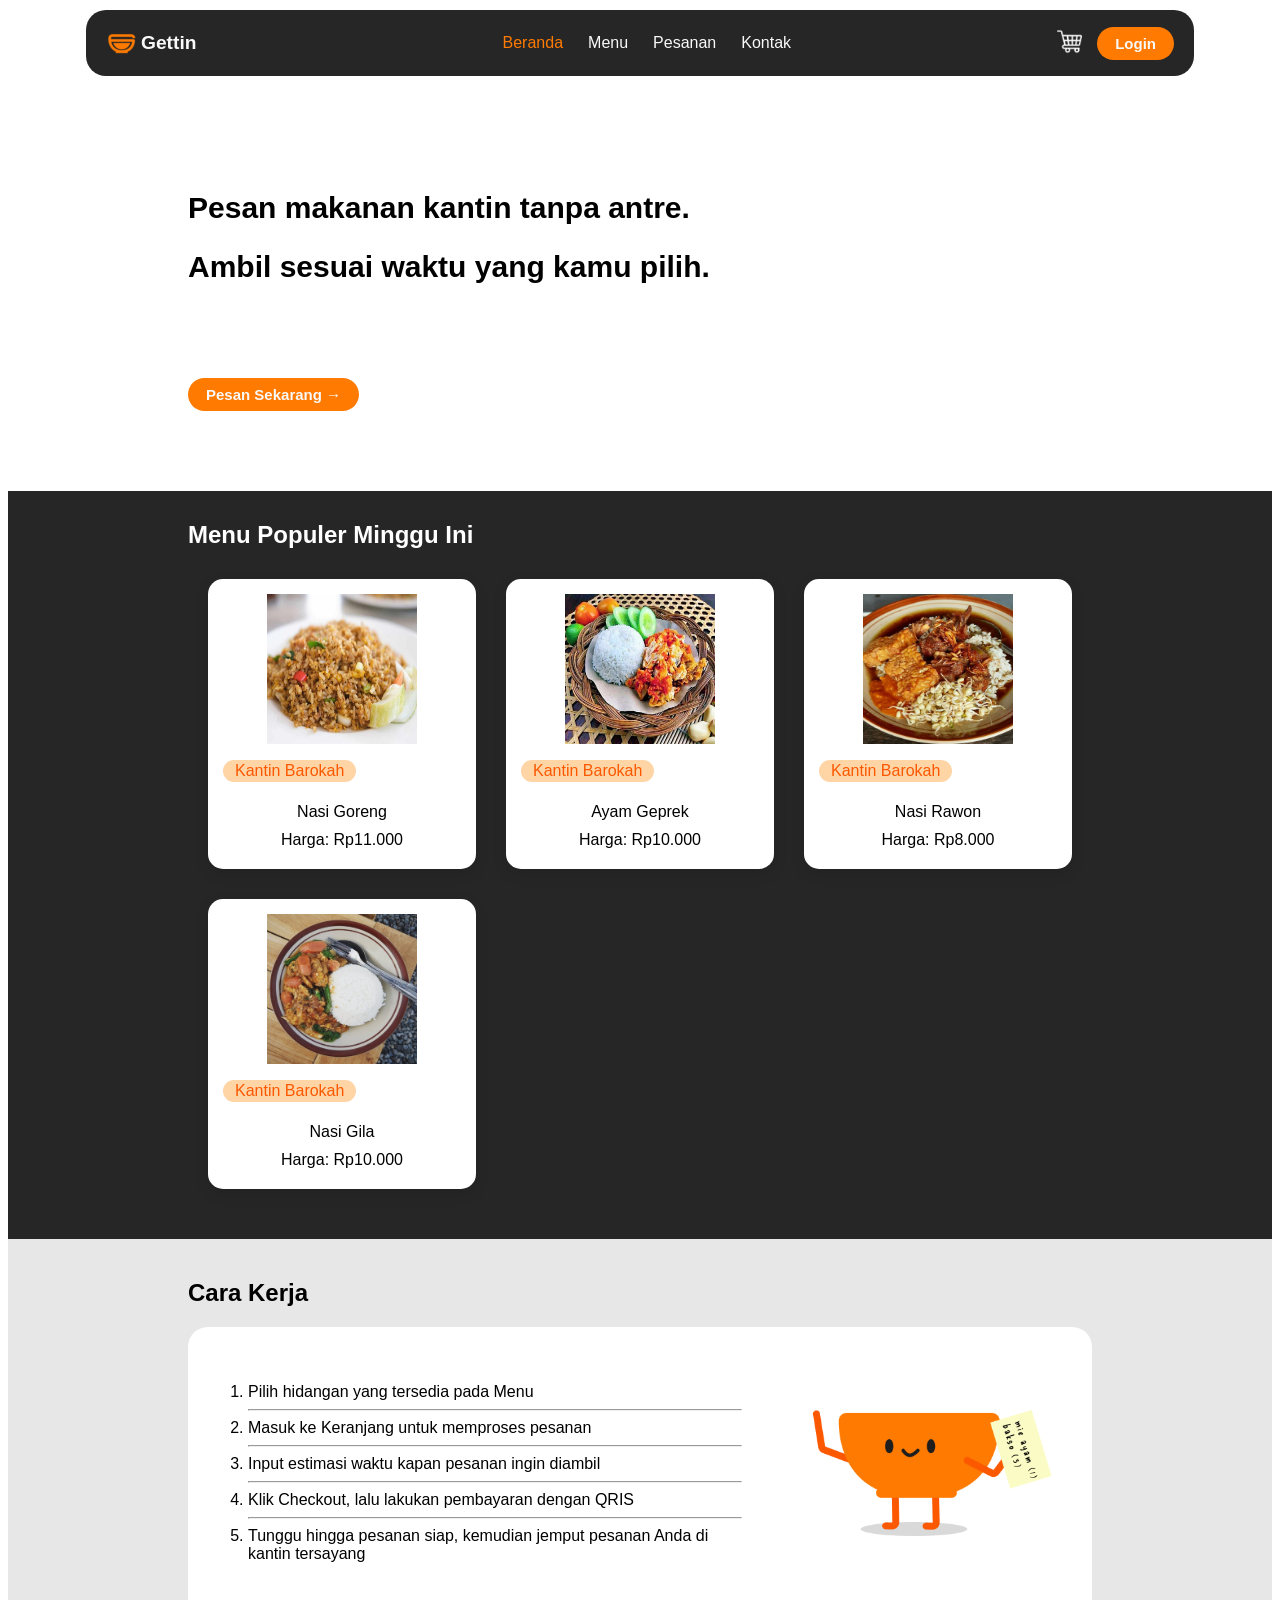
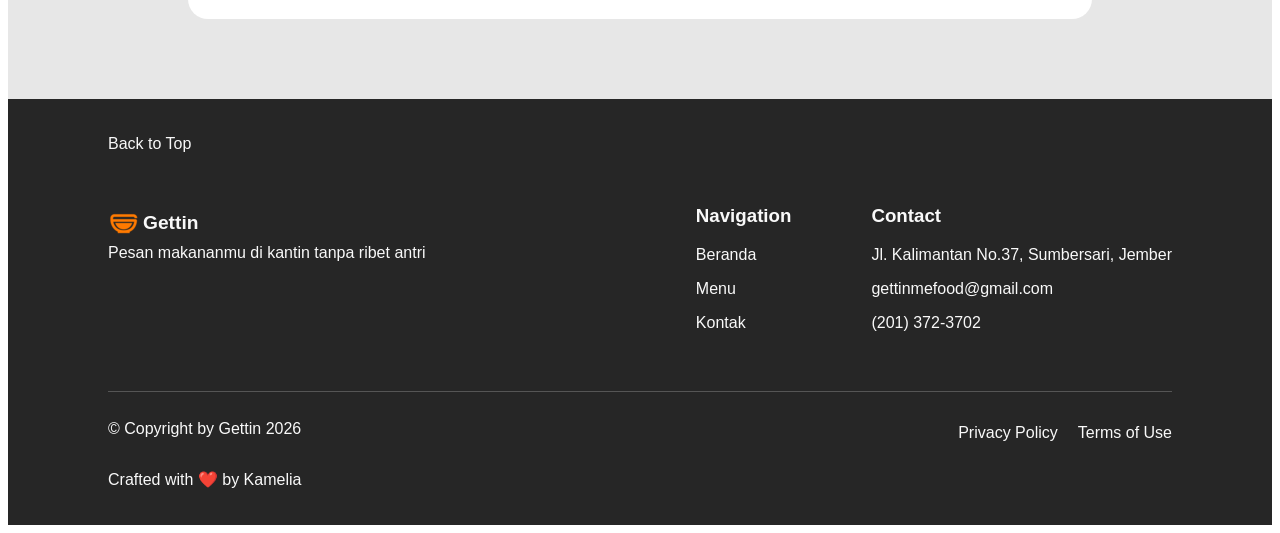
==== tugas2_week3/index.html @ 61a98e76 "." ====
<!DOCTYPE html>
<html lang="en">
    <head>
        <meta charset="UTF-8">
        <meta name="author" content="Kamelia">
        <meta name="description" content="This is the homepage of Gettin">
        <meta name="viewport" content="width=device-width, initial-scale=1.0">
        <title>Gettin</title>
        <link rel="icon" href="gettin-icon.ico" type="image/x-icon">  
        <link rel="stylesheet" href="style.css">
    </head>
    <body>
        <header>
            <nav class="navbar">
                <div class="logo">
                    <img src="gettin-icon.ico" alt="Gettin Logo">
                    <p>Gettin</p>
                </div>

                <ul class="menu">
                    <li class="active"><a href="#">Beranda</a></li>
                    <li><a href="menu.html">Menu</a></li>
                    <li><a href="pesanan.html">Pesanan</a></li>
                    <li><a href="kontak.html">Kontak</a></li>
                </ul>

                <div class="actions">
                    <span class="cart"><img src="shopping-cart.ico" alt="keranjang" width="25"></span>
                    <button class="btn">Login</button>
                </div>
            </nav>
        </header>

        <!-- <aside>
            <h3>Statistik</h3>
            <p>Total Produk di Keranjang: 2</p>
            <p>Pesanan Aktif: 0</p>
            <p>Pre-Order Hari Ini: 0</p>
            <p>Total Transaksi: 12</p>
        </aside> -->

        <main>
            <article id="about" class="about">
                <h2>Pesan makanan kantin tanpa antre.</h2>
                <h2>Ambil sesuai waktu yang kamu pilih.</h2>
                <br><br><br>
                <button class="btn">Pesan Sekarang →</button>
            </article>

            <article class="menu-populer">
                <h2>Menu Populer Minggu Ini</h2>
                <div class="menu-container">
                    <div class="card">
                        <img src="img/nasi-goreng.jpg" alt="Nasi Goreng" title="Nasi goreng" width="150">
                        <p class="nama-kantin">Kantin Barokah</p>
                        <p>Nasi Goreng</p>
                        <p>Harga: Rp11.000</p>
                    </div>
                    <div class="card">
                        <img src="img/ayam-geprek.jpg" alt="Ayam Geprek" title="Ayam geprek" width="150">
                        <p class="nama-kantin">Kantin Barokah</p>
                        <p>Ayam Geprek</p>
                        <p>Harga: Rp10.000</p>
                    </div>
                    <div class="card">
                        <img src="img/nasi-rawon.jpg" alt="Nasi Rawon" title="Nasi rawon" width="150" >
                        <p class="nama-kantin">Kantin Barokah</p>
                        <p>Nasi Rawon</p>
                        <p>Harga: Rp8.000</p>
                    </div>
                    <div class="card">
                        <img src="img/nasi-gila.jpg" alt="Nasi Gila" title="Nasi gila" width="150">
                        <p class="nama-kantin">Kantin Barokah</p>
                        <p>Nasi Gila</p>
                        <p>Harga: Rp10.000</p>
                    </div>
                </div>
            </article>
            
            <article class="cara-kerja">
                <h2>Cara Kerja</h2>
                <div class="cara">
                    <ol class="list-cara">
                        <li>Pilih hidangan yang tersedia pada Menu</li><hr>
                        <li>Masuk ke Keranjang untuk memproses pesanan</li><hr>
                        <li>Input estimasi waktu kapan pesanan ingin diambil</li><hr>
                        <li>Klik Checkout, lalu lakukan pembayaran dengan QRIS</li><hr>
                        <li>Tunggu hingga pesanan siap, kemudian jemput pesanan Anda di kantin tersayang </li>
                    </ol>
                    <img src="img/getto-1.jpg" alt="getto-pesan" width=250">
                </div>
            </article>
        </main>
        <footer class="footer">
            <p> <a href="#">Back to Top</a> </p><br>
            <div class="footer-top">
                <div class="footer-brand">
                    <div class="logo">
                        <img src="gettin-icon.ico" alt="Gettin Logo">
                        <p>Gettin</p>
                    </div>
                    <p>Pesan makananmu di kantin tanpa ribet antri</p>
                </div>

                <div class="footer-topright">
                    <div class="footer-nav">
                    <h3>Navigation</h3>
                    <a href="#">Beranda</a>
                    <a href="menu.html">Menu</a>
                    <a href="kontak.html">Kontak</a>
                    </div>
    
                    <div class="footer-contact">
                    <h3>Contact</h3>
                    <p>Jl. Kalimantan No.37, Sumbersari, Jember</p>
                    <p>gettinmefood@gmail.com</p>
                    <p>(201) 372-3702</p>
                    </div>
                </div>
            </div>
            <br><hr>
            <div class="footer-bottom">
                <p>© Copyright by Gettin 2026</p>
                <div class="footer-links">
                    <a href="#">Privacy Policy</a>
                    <a href="#">Terms of Use</a>
                </div>
            </div>
            <p class="mysign">Crafted with ❤️ by Kamelia</p>
        </footer>
    </body>
</html>
---- tugas2_week3/style.css ----
*{
    font-family: 'Inter', sans-serif;
}

header{
    color: #f9f9f9;
    background-color: #262626;
    border-radius: 20px;
    margin: 10px 78px;
    padding: 3px 20px;
    position: sticky;
    top: 0;
    z-index: 1000;
    transition: all 0.35s ease;
    overflow: hidden;
}

.navbar{
    display: flex;
    align-items: center;
    justify-content: space-between;
}

.logo {
    font-size: larger;
    font-weight: bold;
    display: flex;
    align-items: center;
    gap: 3px;
}

.menu {
  list-style: none;
  display: flex;
  gap: 25px;
}

.menu li a {
  text-decoration: none;
  color: #F9F9F9;
  transition: 0.3s;
}

.menu li a:hover {
  color:darkgrey;
}

.menu li.active a {
  color: #FF7A00;
}

.actions {
  display: flex;
  align-items: center;
  gap: 15px;
}

.cart {
  cursor: pointer;
}

.btn {
    font-size: 15px;
    background:#FF7A00;
    border: none;
    padding: 8px 18px;
    border-radius: 20px;
    color: #F9F9F9;
    cursor: pointer;
    font-weight: bold;
}

.btn:hover {
  opacity: 0.8;
}

.about{
    font-size: 20px;
    padding: 80px 180px;
}

.menu-populer{
    background-color: #262626;
    padding: 10px 180px 40px;
  }
  
.menu-populer h2{
  color:white;
}
  
  .menu-container {
    display: grid;
    grid-template-columns: repeat(auto-fit, minmax(200px, 1fr));
    gap: 30px;
    padding: 10px 20px;
  }
  
  .card {
    display: flex;
    flex-direction: column;
    align-items: center;
    background: white;
    border-radius: 15px;
    padding: 15px;
    box-shadow: 0 5px 15px rgba(0,0,0,0.1);
  }

  .card p:not(.nama-kantin){
    margin: 5px;
  }
  
  .card img {
    width: 150px;
    height: 150px
  }
  
  .nama-kantin {
    color: #FB5800;
    background-color: hsl(32, 100%, 50%, 0.35);
    border-radius: 20px;
    display: inline-block;
    padding: 2px 12px;
    text-align: left;
    margin-right: auto;
  }
  
  /* main{
    margin: 10px 78px;
    padding: 3px 20px;
  } */
  
.cara-kerja{
  padding: 3px 98px;
    background-color: #e7e7e7;
    padding: 20px 180px 80px;
}

.cara{
  background-color: white;
  border-radius: 20px;
  align-items: center;
  display: flex;
  gap: 20px;
  padding-right: 40px;
}

.list-cara{
  padding: 40px 40px 40px 60px;
  width: 400px;
  flex: 1;
}

footer{
    margin:0px;
    padding: 20px 100px;
    color: #F9F9F9;
    background-color: #262626;
}

.footer-top {
  display: flex;
  justify-content: space-between;
  gap: 40px;
  flex-wrap: wrap;
}

.footer-topright {
  display: flex;
  justify-content: space-between;
  gap: 80px;
  flex-wrap: wrap;
}

.footer-brand p {
  margin-block-start: 0.3em;
  margin-block-end: 0.3em;
}

.footer .logo{
  margin-block-start: 1em;
}

.footer-nav a{
  display: block;
  margin-block-start: 1em;
  margin-block-end: 1em;
}
.footer h2,   
.footer h3 {
  color: #F9F9F9;
}

.footer a {
  color: #F9F9F9;
  text-decoration: none;
  margin-top: 8px;
}

.footer a:hover {
  color:darkgray;
}

.footer hr {
  margin: 25px 0 12px;
  border: 0;
  border-top: 1px solid #555;
}

.footer-bottom {
  display: flex;
  justify-content: space-between;
  align-items: center;
  flex-wrap: wrap;
}

.footer-links {
  display: flex;
  gap: 20px;
}

@media (max-width: 768px) {
  header{
    margin-left: 20px;
    margin-right: 20px;
  }
  .menu {
    display: none;
    }

    .footer {
      padding: 30px 20px;
    }
    
    .footer-top {
      flex-direction: column;
      margin-left: 20px;
      margin-right: 20px;
    }
    
    .footer-topright{
      gap: 40px;
    }
    
    .footer-bottom {
      flex-direction: column;
    }
    
    .mysign{
      margin-top: 40px;
      text-align: center;
    }
}
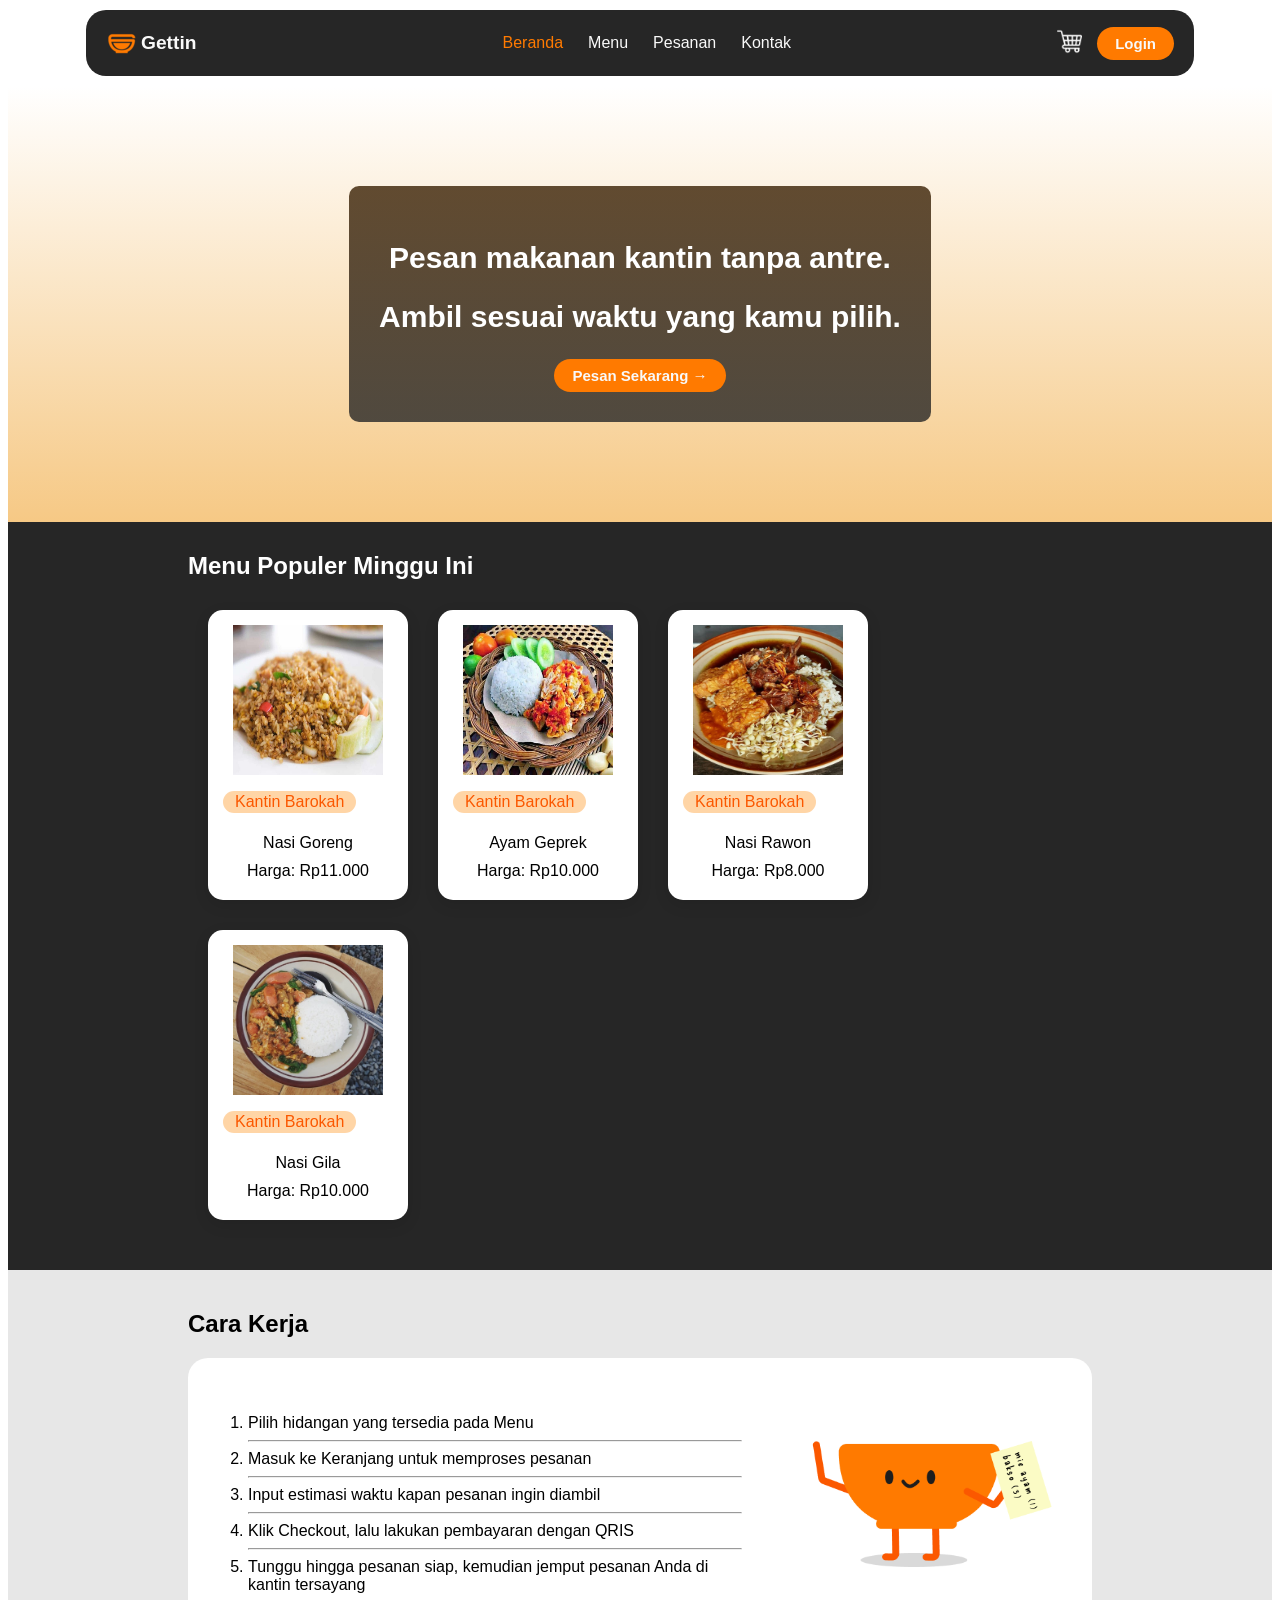
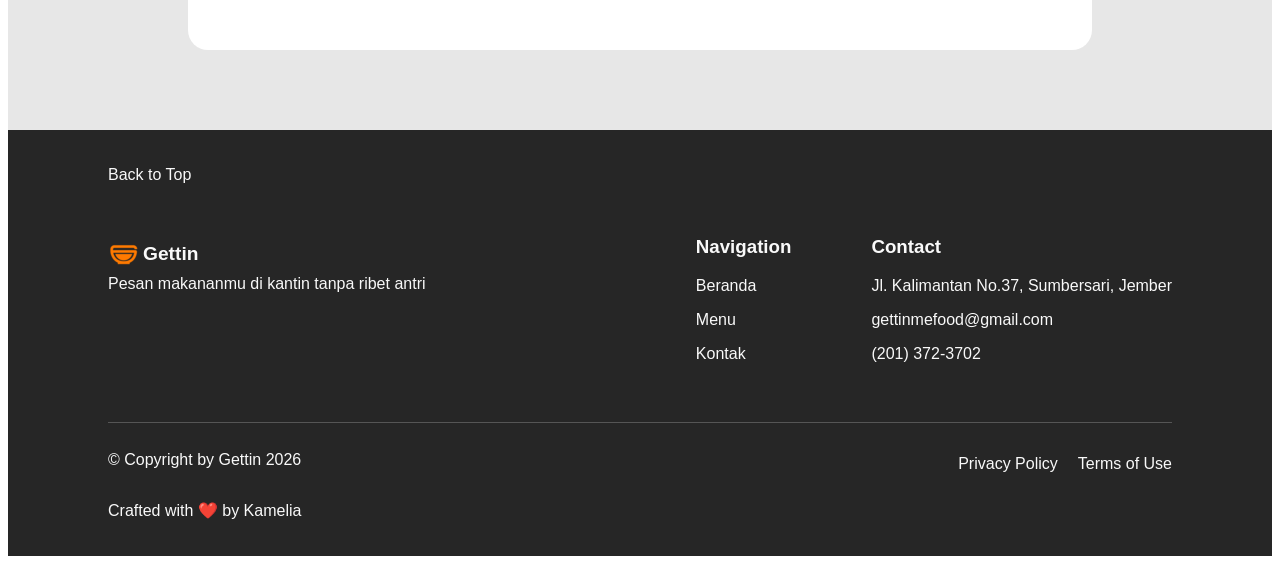
==== commit d959c9ca: "." ====
--- a/tugas2_week3/index.html
+++ b/tugas2_week3/index.html
@@ -40,44 +40,45 @@
         </aside> -->
 
         <main>
-            <article id="about" class="about">
-                <h2>Pesan makanan kantin tanpa antre.</h2>
-                <h2>Ambil sesuai waktu yang kamu pilih.</h2>
-                <br><br><br>
-                <button class="btn">Pesan Sekarang →</button>
-            </article>
+            <section class="hero">
+                <div class="overlay">
+                    <h2>Pesan makanan kantin tanpa antre.</h2>
+                    <h2>Ambil sesuai waktu yang kamu pilih.</h2>
+                    <button class="btn">Pesan Sekarang →</button>
+                </div>
+            </section>
 
-            <article class="menu-populer">
+            <section class="menu-populer">
                 <h2>Menu Populer Minggu Ini</h2>
                 <div class="menu-container">
-                    <div class="card">
+                    <article class="card">
                         <img src="img/nasi-goreng.jpg" alt="Nasi Goreng" title="Nasi goreng" width="150">
                         <p class="nama-kantin">Kantin Barokah</p>
                         <p>Nasi Goreng</p>
                         <p>Harga: Rp11.000</p>
-                    </div>
-                    <div class="card">
+                    </article>
+                    <article class="card">
                         <img src="img/ayam-geprek.jpg" alt="Ayam Geprek" title="Ayam geprek" width="150">
                         <p class="nama-kantin">Kantin Barokah</p>
                         <p>Ayam Geprek</p>
                         <p>Harga: Rp10.000</p>
-                    </div>
-                    <div class="card">
+                    </article>
+                    <article class="card">
                         <img src="img/nasi-rawon.jpg" alt="Nasi Rawon" title="Nasi rawon" width="150" >
                         <p class="nama-kantin">Kantin Barokah</p>
                         <p>Nasi Rawon</p>
                         <p>Harga: Rp8.000</p>
-                    </div>
-                    <div class="card">
+                    </article>
+                    <article class="card">
                         <img src="img/nasi-gila.jpg" alt="Nasi Gila" title="Nasi gila" width="150">
                         <p class="nama-kantin">Kantin Barokah</p>
                         <p>Nasi Gila</p>
                         <p>Harga: Rp10.000</p>
-                    </div>
+                    </article>
                 </div>
-            </article>
+            </section>
             
-            <article class="cara-kerja">
+            <section class="cara-kerja">
                 <h2>Cara Kerja</h2>
                 <div class="cara">
                     <ol class="list-cara">
@@ -87,9 +88,9 @@
                         <li>Klik Checkout, lalu lakukan pembayaran dengan QRIS</li><hr>
                         <li>Tunggu hingga pesanan siap, kemudian jemput pesanan Anda di kantin tersayang </li>
                     </ol>
-                    <img src="img/getto-1.jpg" alt="getto-pesan" width=250">
+                    <img src="img/getto-1.jpg" alt="getto-pesan" width="250">
                 </div>
-            </article>
+            </section>
         </main>
         <footer class="footer">
             <p> <a href="#">Back to Top</a> </p><br>
--- a/tugas2_week3/style.css
+++ b/tugas2_week3/style.css
@@ -1,5 +1,6 @@
 *{
     font-family: 'Inter', sans-serif;
+  box-sizing: border-box;
 }
 
 header{
@@ -74,23 +75,38 @@
   opacity: 0.8;
 }
 
-.about{
+.hero{
     font-size: 20px;
     padding: 80px 180px;
-}
-
-.menu-populer{
+    background: linear-gradient(#ffffff, hsla(36, 86%, 60%, 0.644));
+    display: flex;
+    justify-content: center;
+    align-items: center;
+    text-align: center;
+  }
+  
+  .overlay {
+    background: linear-gradient(hsl(32, 90%, 12%, 0.8), hsl(0, 0%, 15%, 0.8));
+    color:#ffffff;
+    padding: 30px;
+    border-radius: 10px;
+    text-align: center;
+    margin: 20px;
+  }
+
+  .menu-populer{
     background-color: #262626;
     padding: 10px 180px 40px;
   }
   
-.menu-populer h2{
-  color:white;
+  .menu-populer h2{
+    color:white;
+
 }
   
   .menu-container {
     display: grid;
-    grid-template-columns: repeat(auto-fit, minmax(200px, 1fr));
+    grid-template-columns: repeat(auto-fit, minmax(200px, 200px));
     gap: 30px;
     padding: 10px 20px;
   }
@@ -112,6 +128,10 @@
   .card img {
     width: 150px;
     height: 150px
+  }
+
+  .card:hover{
+    background-color:#e6e0e0;
   }
   
   .nama-kantin {
@@ -124,15 +144,12 @@
     margin-right: auto;
   }
   
-  /* main{
-    margin: 10px 78px;
-    padding: 3px 20px;
-  } */
-  
 .cara-kerja{
-  padding: 3px 98px;
+    padding: 3px 98px;
     background-color: #e7e7e7;
     padding: 20px 180px 80px;
+    justify-content: center;
+    align-items: center;
 }
 
 .cara{
@@ -249,4 +266,26 @@
       margin-top: 40px;
       text-align: center;
     }
+    .hero{
+      padding-left: 20px;
+      padding-right: 20px;
+    }
+    .hero h2{
+      font-size: smaller;
+    }
+    
+    .menu-populer{
+      padding-left: 20px;
+      padding-right: 20px;
+    }
+    
+    .cara-kerja{
+
+      padding-left: 20px;
+      padding-right: 20px;
+    }
+
+    .cara{
+      flex-direction: column;
+    }
 }
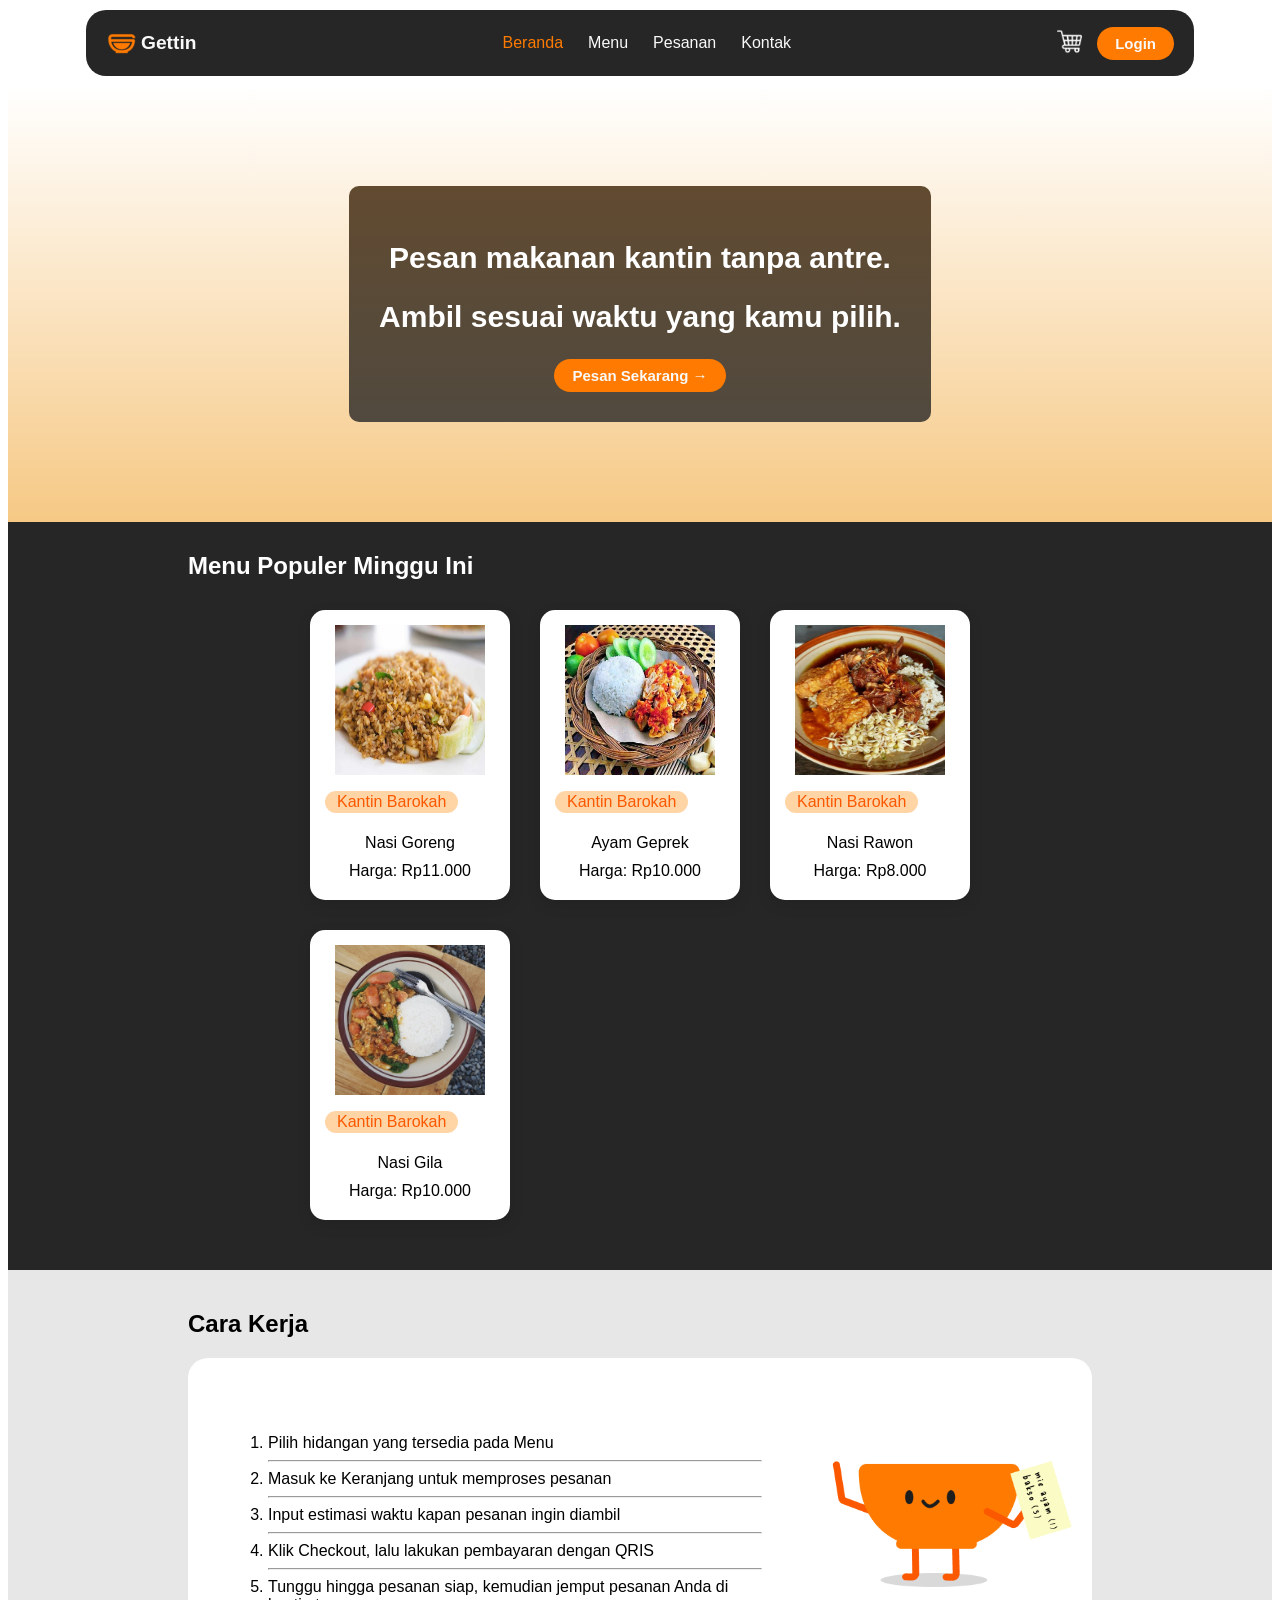
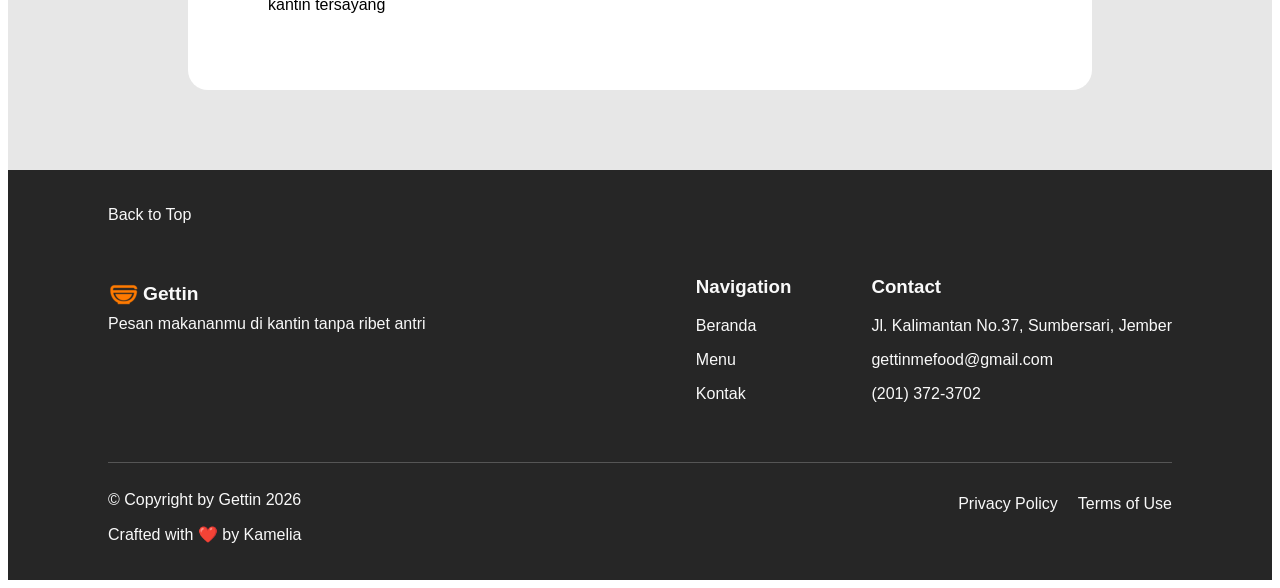
==== commit 5cee93ff: "." ====
--- a/tugas2_week3/index.html
+++ b/tugas2_week3/index.html
@@ -30,14 +30,6 @@
                 </div>
             </nav>
         </header>
-
-        <!-- <aside>
-            <h3>Statistik</h3>
-            <p>Total Produk di Keranjang: 2</p>
-            <p>Pesanan Aktif: 0</p>
-            <p>Pre-Order Hari Ini: 0</p>
-            <p>Total Transaksi: 12</p>
-        </aside> -->
 
         <main>
             <section class="hero">
--- a/tugas2_week3/style.css
+++ b/tugas2_week3/style.css
@@ -1,13 +1,24 @@
-*{
+* {
     font-family: 'Inter', sans-serif;
-  box-sizing: border-box;
-}
-
-header{
+    transition: all 0.3s ease;
+}
+
+@keyframes fadeSlideUp {
+    0% {
+        opacity: 0;
+        transform: translateY(40px);
+    }
+    100% {
+        opacity: 1;
+        transform: translateY(0);
+    }
+}
+
+header {
     color: #f9f9f9;
     background-color: #262626;
     border-radius: 20px;
-    margin: 10px 78px;
+    margin: 10px 20px;
     padding: 3px 20px;
     position: sticky;
     top: 0;
@@ -16,7 +27,7 @@
     overflow: hidden;
 }
 
-.navbar{
+.navbar {
     display: flex;
     align-items: center;
     justify-content: space-between;
@@ -31,38 +42,38 @@
 }
 
 .menu {
-  list-style: none;
-  display: flex;
-  gap: 25px;
+    list-style: none;
+    display: none; 
+    gap: 25px;
 }
 
 .menu li a {
-  text-decoration: none;
-  color: #F9F9F9;
-  transition: 0.3s;
+    text-decoration: none;
+    color: #F9F9F9;
+    transition: 0.3s;
 }
 
 .menu li a:hover {
-  color:darkgrey;
+    color: darkgrey;
 }
 
 .menu li.active a {
-  color: #FF7A00;
+    color: #FF7A00;
 }
 
 .actions {
-  display: flex;
-  align-items: center;
-  gap: 15px;
+    display: flex;
+    align-items: center;
+    gap: 15px;
 }
 
 .cart {
-  cursor: pointer;
+    cursor: pointer;
 }
 
 .btn {
     font-size: 15px;
-    background:#FF7A00;
+    background: #FF7A00;
     border: none;
     padding: 8px 18px;
     border-radius: 20px;
@@ -72,46 +83,54 @@
 }
 
 .btn:hover {
-  opacity: 0.8;
-}
-
-.hero{
-    font-size: 20px;
-    padding: 80px 180px;
+    opacity: 0.8;
+}
+
+
+.hero {
+    font-size: 16px;
+    padding: 40px 20px;
     background: linear-gradient(#ffffff, hsla(36, 86%, 60%, 0.644));
     display: flex;
     justify-content: center;
     align-items: center;
     text-align: center;
-  }
-  
-  .overlay {
+}
+
+.hero h2 {
+    font-size: 25px; 
+}
+
+
+.hero .overlay {
     background: linear-gradient(hsl(32, 90%, 12%, 0.8), hsl(0, 0%, 15%, 0.8));
-    color:#ffffff;
+    color: #ffffff;
     padding: 30px;
     border-radius: 10px;
     text-align: center;
     margin: 20px;
-  }
-
-  .menu-populer{
+    
+    animation: fadeSlideUp 1s ease-out forwards; 
+}
+
+.menu-populer {
     background-color: #262626;
-    padding: 10px 180px 40px;
-  }
-  
-  .menu-populer h2{
-    color:white;
-
-}
-  
-  .menu-container {
+    padding: 10px 20px 40px;
+}
+
+.menu-populer h2 {
+    color: white;
+}
+
+.menu-container {
     display: grid;
-    grid-template-columns: repeat(auto-fit, minmax(200px, 200px));
-    gap: 30px;
-    padding: 10px 20px;
-  }
-  
-  .card {
+    grid-template-columns: repeat(auto-fit, minmax(150px, 1fr));
+    gap: 20px;
+    padding: 10px;
+    justify-content: center;
+}
+
+.card {
     display: flex;
     flex-direction: column;
     align-items: center;
@@ -119,22 +138,26 @@
     border-radius: 15px;
     padding: 15px;
     box-shadow: 0 5px 15px rgba(0,0,0,0.1);
-  }
-
-  .card p:not(.nama-kantin){
+    
+    transition: transform 0.3s ease, box-shadow 0.3s ease, background-color 0.3s ease;
+}
+
+.card:hover {
+    transform: translateY(-8px);
+    box-shadow: 0 12px 20px rgba(0,0,0,0.15);
+    background-color: #fafafa;
+}
+
+.card p:not(.nama-kantin) {
     margin: 5px;
-  }
-  
-  .card img {
-    width: 150px;
-    height: 150px
-  }
-
-  .card:hover{
-    background-color:#e6e0e0;
-  }
-  
-  .nama-kantin {
+}
+
+.card img {
+    width: 120px;
+    height: 120px;
+}
+
+.nama-kantin {
     color: #FB5800;
     background-color: hsl(32, 100%, 50%, 0.35);
     border-radius: 20px;
@@ -142,150 +165,416 @@
     padding: 2px 12px;
     text-align: left;
     margin-right: auto;
-  }
-  
-.cara-kerja{
-    padding: 3px 98px;
+}
+
+.cara-kerja {
     background-color: #e7e7e7;
-    padding: 20px 180px 80px;
+    padding: 20px 20px 40px;
     justify-content: center;
     align-items: center;
 }
 
-.cara{
-  background-color: white;
-  border-radius: 20px;
-  align-items: center;
-  display: flex;
-  gap: 20px;
-  padding-right: 40px;
-}
-
-.list-cara{
-  padding: 40px 40px 40px 60px;
-  width: 400px;
-  flex: 1;
-}
-
-footer{
-    margin:0px;
-    padding: 20px 100px;
+.cara {
+    background-color: white;
+    border-radius: 20px;
+    align-items: center;
+    display: flex;
+    flex-direction: column;
+    gap: 20px;
+    padding: 20px;
+}
+
+.list-cara {
+    padding: 0px;
+    width: 100%;
+    flex: 1;
+}
+
+footer {
+    margin: 0px;
+    padding: 30px 20px;
     color: #F9F9F9;
     background-color: #262626;
 }
 
 .footer-top {
-  display: flex;
-  justify-content: space-between;
-  gap: 40px;
-  flex-wrap: wrap;
+    display: flex;
+    flex-direction: column; 
+    gap: 40px;
+    flex-wrap: wrap;
 }
 
 .footer-topright {
-  display: flex;
-  justify-content: space-between;
-  gap: 80px;
-  flex-wrap: wrap;
+    display: flex;
+    justify-content: space-between;
+    gap: 40px;
+    flex-wrap: wrap;
 }
 
 .footer-brand p {
-  margin-block-start: 0.3em;
-  margin-block-end: 0.3em;
-}
-
-.footer .logo{
-  margin-block-start: 1em;
-}
-
-.footer-nav a{
-  display: block;
-  margin-block-start: 1em;
-  margin-block-end: 1em;
-}
-.footer h2,   
+    margin-block-start: 0.3em;
+    margin-block-end: 0.3em;
+}
+
+.footer .logo {
+    margin-block-start: 1em;
+}
+
+.footer-nav a {
+    display: block;
+    margin-block-start: 1em;
+    margin-block-end: 1em;
+}
+
+.footer h2, 
 .footer h3 {
-  color: #F9F9F9;
+    color: #F9F9F9;
 }
 
 .footer a {
-  color: #F9F9F9;
-  text-decoration: none;
-  margin-top: 8px;
+    color: #F9F9F9;
+    text-decoration: none;
+    margin-top: 8px;
 }
 
 .footer a:hover {
-  color:darkgray;
+    color: darkgray;
 }
 
 .footer hr {
-  margin: 25px 0 12px;
-  border: 0;
-  border-top: 1px solid #555;
+    margin: 25px 0 12px;
+    border: 0;
+    border-top: 1px solid #555;
 }
 
 .footer-bottom {
-  display: flex;
-  justify-content: space-between;
-  align-items: center;
-  flex-wrap: wrap;
+    display: flex;
+    flex-direction: column; 
+    align-items: center;
+    flex-wrap: wrap;
+    gap: 15px;
 }
 
 .footer-links {
-  display: flex;
-  gap: 20px;
-}
-
-@media (max-width: 768px) {
-  header{
-    margin-left: 20px;
-    margin-right: 20px;
-  }
-  .menu {
-    display: none;
-    }
-
-    .footer {
-      padding: 30px 20px;
-    }
-    
+    display: flex;
+    gap: 20px;
+}
+
+.mysign {
+    margin-top: 20px;
+    text-align: center;
+}
+
+.menu-page, .order-page, .contact-page {
+    padding: 15px;
+}
+
+.search-section {
+    display: flex;
+    gap: 10px;
+    margin-bottom: 20px;
+}
+
+.search-input {
+    flex: 1;
+    padding: 10px;
+    border: 1px solid #ccc;
+    border-radius: 8px;
+    transition: 0.3s;
+}
+
+.search-input:focus {
+    border-color: orange;
+    outline: none;
+    box-shadow: 0 0 5px rgba(255,165,0,0.5);
+}
+
+.search-btn {
+    padding: 10px 20px;
+    background: orange;
+    border: none;
+    border-radius: 8px;
+    color: white;
+    cursor: pointer;
+}
+
+.menu-layout {
+    display: flex;
+    flex-direction: column;
+    gap: 20px;
+}
+
+.sidebar {
+    width: 100%;
+    background: #fff;
+    padding: 15px;
+    border-radius: 10px;
+    height: fit-content;
+}
+
+.sidebar h3 {
+    margin-bottom: 10px;
+}
+
+.sidebar label {
+    display: block;
+    margin-bottom: 8px;
+    cursor: pointer;
+}
+
+.sidebar input[type="checkbox"] {
+    accent-color: orange;
+    margin-right: 6px;
+}
+
+.menu-content {
+    flex: 1;
+    background: #E7E7E7;
+}
+
+.filter-group {
+    margin-bottom: 15px;
+}
+
+.filter-group h4 {
+    font-size: 14px;
+    margin-bottom: 8px;
+    color: #333;
+}
+
+.reset-btn {
+    margin-top: 10px;
+    padding: 8px;
+    width: 100%;
+    border: none;
+    background: #eee;
+    border-radius: 6px;
+    cursor: pointer;
+}
+
+.reset-btn:hover {
+    background: #ddd;
+}
+
+.subtitle, .subtitle-kontak {
+    color: gray;
+    margin-bottom: 15px;
+}
+
+.filter-bar {
+    display: flex;
+    flex-direction: column;
+    gap: 10px;
+    margin-bottom: 20px;
+}
+
+.filter-select {
+    padding: 8px;
+    border-radius: 6px;
+    border: 1px solid #ccc;
+}
+
+.table-container {
+    overflow-x: auto;
+}
+
+.order-table {
+    width: 100%;
+    border-collapse: collapse;
+    background: white;
+}
+
+.order-table th,
+.order-table td {
+    border: 1px solid #ddd;
+    padding: 10px;
+    text-align: center;
+}
+
+.order-table th {
+    background: #f5f5f5;
+}
+
+.order-table tbody tr:nth-child(even) {
+    background-color: #fafafa;
+}
+
+.status {
+    padding: 5px 10px;
+    border-radius: 6px;
+    font-size: 12px;
+    font-weight: bold;
+}
+
+.status.selesai { background: #d4edda; color: #155724; }
+.status.proses { background: #fff3cd; color: #856404; }
+.status.siap { background: #cce5ff; color: #004085; }
+.status.batal { background: #f8d7da; color: #721c24; }
+
+.contact-container {
+    display: flex;
+    flex-direction: column; /* Stack on mobile */
+    gap: 20px;
+    flex-wrap: wrap;
+}
+
+.contact-info {
+    flex: 1;
+    display: grid;
+    grid-template-columns: repeat(auto-fit, minmax(220px, 1fr));
+    gap: 15px;
+}
+
+.contact-card {
+    background: #fff;
+    padding: 15px;
+    border-radius: 10px;
+    box-shadow: 0 2px 8px rgba(0,0,0,0.05);
+    transition: 0.2s;
+}
+
+.contact-card:hover {
+    transform: translateY(-3px);
+}
+
+.contact-card h3 {
+    margin-bottom: 5px;
+}
+
+.contact-card p {
+    font-size: 13px;
+    color: gray;
+}
+
+.contact-card span {
+    font-weight: bold;
+}
+
+.contact-visual {
+    width: 100%;
+    background: orange;
+    color: white;
+    padding: 20px;
+    border-radius: 10px;
+    display: flex;
+    flex-direction: column;
+    justify-content: center;
+    box-sizing: border-box;
+}
+
+.contact-visual h3 {
+    margin-bottom: 10px;
+}
+
+
+@media (min-width: 768px) {
+    header {
+        margin: 10px 78px;
+    }
+
+    .menu {
+        display: flex;
+    }
+
+    .hero {
+        font-size: 20px;
+        padding: 80px 100px;
+    }
+
+    .hero h2 {
+        font-size: revert;
+    }
+
+    .menu-populer {
+        padding: 10px 100px 40px;
+    }
+
+    .menu-container {
+        grid-template-columns: repeat(auto-fit, minmax(200px, 200px));
+        gap: 30px;
+    }
+
+    .card img {
+        width: 150px;
+        height: 150px;
+    }
+
+    .cara-kerja {
+        padding: 20px 100px 80px;
+    }
+
+    footer {
+        padding: 20px 100px;
+    }
+
     .footer-top {
-      flex-direction: column;
-      margin-left: 20px;
-      margin-right: 20px;
-    }
-    
-    .footer-topright{
-      gap: 40px;
-    }
-    
+        flex-direction: row;
+        justify-content: space-between;
+    }
+
+    .footer-topright {
+        gap: 80px;
+    }
+
     .footer-bottom {
-      flex-direction: column;
-    }
-    
-    .mysign{
-      margin-top: 40px;
-      text-align: center;
-    }
-    .hero{
-      padding-left: 20px;
-      padding-right: 20px;
-    }
-    .hero h2{
-      font-size: smaller;
-    }
-    
-    .menu-populer{
-      padding-left: 20px;
-      padding-right: 20px;
-    }
-    
-    .cara-kerja{
-
-      padding-left: 20px;
-      padding-right: 20px;
-    }
-
-    .cara{
-      flex-direction: column;
-    }
-}+        flex-direction: row;
+        justify-content: space-between;
+    }
+
+    .mysign {
+        margin-top: 0;
+        text-align: left;
+    }
+
+    .menu-page, .order-page, .contact-page {
+        padding: 30px;
+    }
+
+    .menu-layout {
+        flex-direction: row;
+    }
+
+    .sidebar {
+        width: 200px;
+    }
+
+    .filter-bar {
+        flex-direction: row;
+    }
+
+    .contact-container {
+        flex-direction: row;
+    }
+
+    .contact-visual {
+        width: 300px;
+    }
+}
+
+
+
+@media (min-width: 1070px) {
+    .hero {
+        padding: 80px 180px;
+    }
+
+    .menu-populer {
+        padding: 10px 180px 40px;
+    }
+
+    .cara-kerja {
+        padding: 20px 180px 80px;
+    }
+
+    .cara {
+        flex-direction: row;
+    }
+
+    .list-cara {
+        padding: 40px 40px 40px 60px;
+        width: 400px;
+    }
+}
+
+
+
